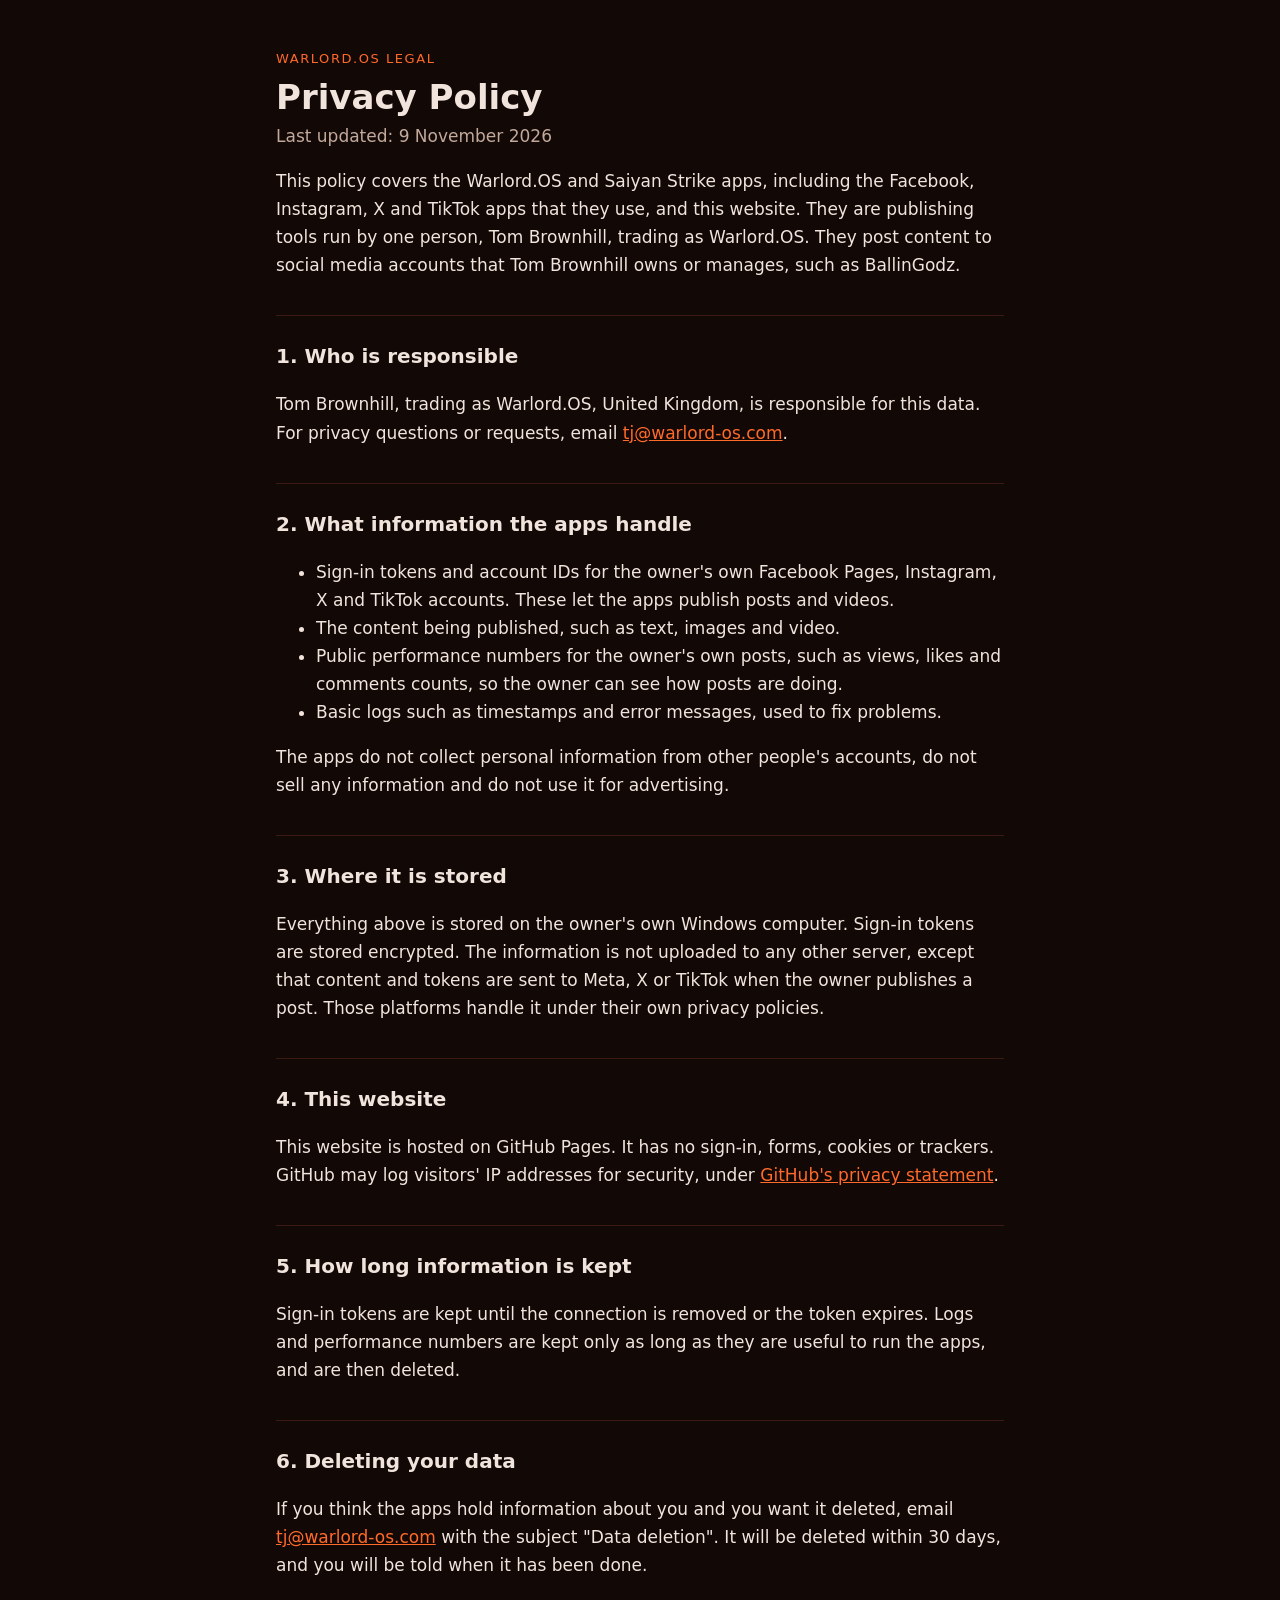
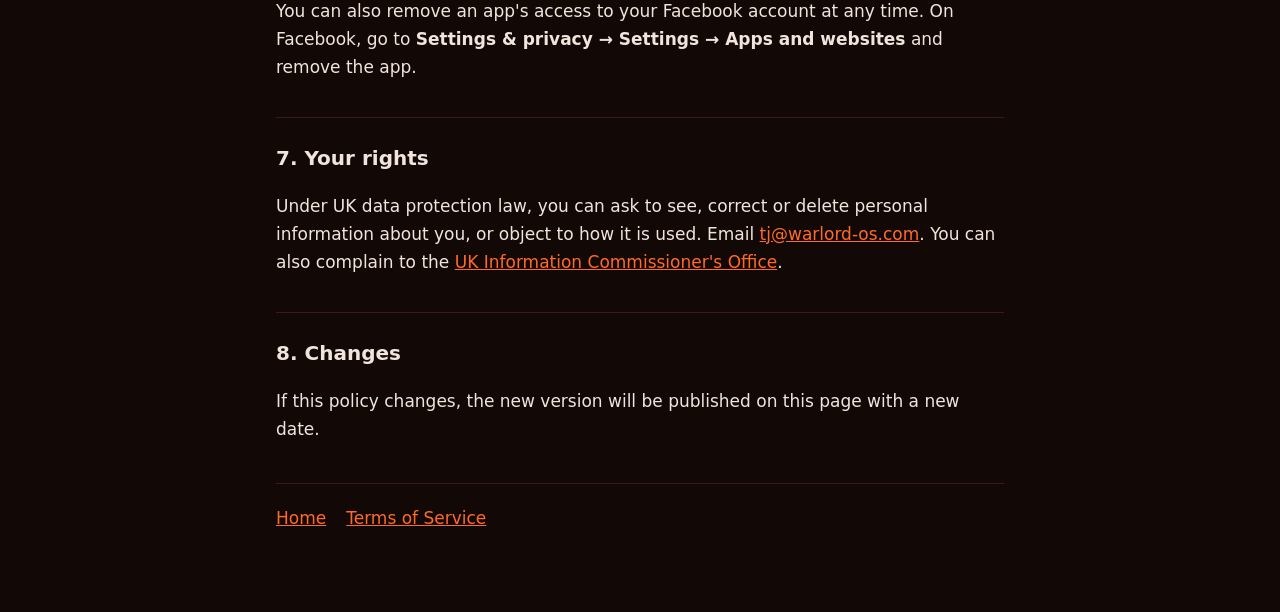
==== privacy/index.html @ 5b8c8d94 "Privacy and terms pages for warlord-os.com Co-Authored-By: Claude Opus 5.5 <noreply@anthropic.com>" ====
<!doctype html>
<html lang="en-GB">
<head>
<meta charset="utf-8">
<meta name="viewport" content="width=device-width, initial-scale=1">
<title>Privacy Policy | Warlord.OS</title>
<link rel="stylesheet" href="/style.css">
</head>
<body>
<main>
<p class="eyebrow">Warlord.OS legal</p>
<h1>Privacy Policy</h1>
<p class="updated">Last updated: 9 November 2026</p>

<p>This policy covers the Warlord.OS and Saiyan Strike apps, including the Facebook, Instagram, X and TikTok apps that they use, and this website. They are publishing tools run by one person, Tom Brownhill, trading as Warlord.OS. They post content to social media accounts that Tom Brownhill owns or manages, such as BallinGodz.</p>

<h2>1. Who is responsible</h2>
<p>Tom Brownhill, trading as Warlord.OS, United Kingdom, is responsible for this data. For privacy questions or requests, email <a href="mailto:tj@warlord-os.com">tj@warlord-os.com</a>.</p>

<h2>2. What information the apps handle</h2>
<ul>
<li>Sign-in tokens and account IDs for the owner's own Facebook Pages, Instagram, X and TikTok accounts. These let the apps publish posts and videos.</li>
<li>The content being published, such as text, images and video.</li>
<li>Public performance numbers for the owner's own posts, such as views, likes and comments counts, so the owner can see how posts are doing.</li>
<li>Basic logs such as timestamps and error messages, used to fix problems.</li>
</ul>
<p>The apps do not collect personal information from other people's accounts, do not sell any information and do not use it for advertising.</p>

<h2>3. Where it is stored</h2>
<p>Everything above is stored on the owner's own Windows computer. Sign-in tokens are stored encrypted. The information is not uploaded to any other server, except that content and tokens are sent to Meta, X or TikTok when the owner publishes a post. Those platforms handle it under their own privacy policies.</p>

<h2>4. This website</h2>
<p>This website is hosted on GitHub Pages. It has no sign-in, forms, cookies or trackers. GitHub may log visitors' IP addresses for security, under <a href="https://docs.github.com/en/site-policy/privacy-policies/github-general-privacy-statement">GitHub's privacy statement</a>.</p>

<h2>5. How long information is kept</h2>
<p>Sign-in tokens are kept until the connection is removed or the token expires. Logs and performance numbers are kept only as long as they are useful to run the apps, and are then deleted.</p>

<h2 id="data-deletion">6. Deleting your data</h2>
<p>If you think the apps hold information about you and you want it deleted, email <a href="mailto:tj@warlord-os.com">tj@warlord-os.com</a> with the subject "Data deletion". It will be deleted within 30 days, and you will be told when it has been done.</p>
<p>You can also remove an app's access to your Facebook account at any time. On Facebook, go to <strong>Settings &amp; privacy → Settings → Apps and websites</strong> and remove the app.</p>

<h2>7. Your rights</h2>
<p>Under UK data protection law, you can ask to see, correct or delete personal information about you, or object to how it is used. Email <a href="mailto:tj@warlord-os.com">tj@warlord-os.com</a>. You can also complain to the <a href="https://ico.org.uk/make-a-complaint/">UK Information Commissioner's Office</a>.</p>

<h2>8. Changes</h2>
<p>If this policy changes, the new version will be published on this page with a new date.</p>

<nav><a href="/">Home</a><a href="/terms/">Terms of Service</a></nav>
</main>
</body>
</html>
---- style.css ----
:root { --bg: #120806; --text: #f1e4dc; --muted: #c2a99c; --accent: #ff6a2b; --line: #3a1a12; }
* { box-sizing: border-box; }
body { margin: 0; background: var(--bg); color: var(--text); font: 17px/1.65 system-ui, -apple-system, "Segoe UI", sans-serif; }
main { max-width: 760px; margin: 0 auto; padding: 48px 16px 80px; }
.eyebrow { color: var(--accent); text-transform: uppercase; letter-spacing: .12em; font-size: 13px; margin: 0; }
h1 { font-size: 34px; line-height: 1.2; margin: 8px 0 4px; }
h2 { font-size: 20px; margin: 36px 0 8px; border-top: 1px solid var(--line); padding-top: 24px; }
.updated { color: var(--muted); margin-top: 0; }
a { color: var(--accent); }
nav { display: flex; gap: 20px; margin-top: 40px; padding-top: 20px; border-top: 1px solid var(--line); }
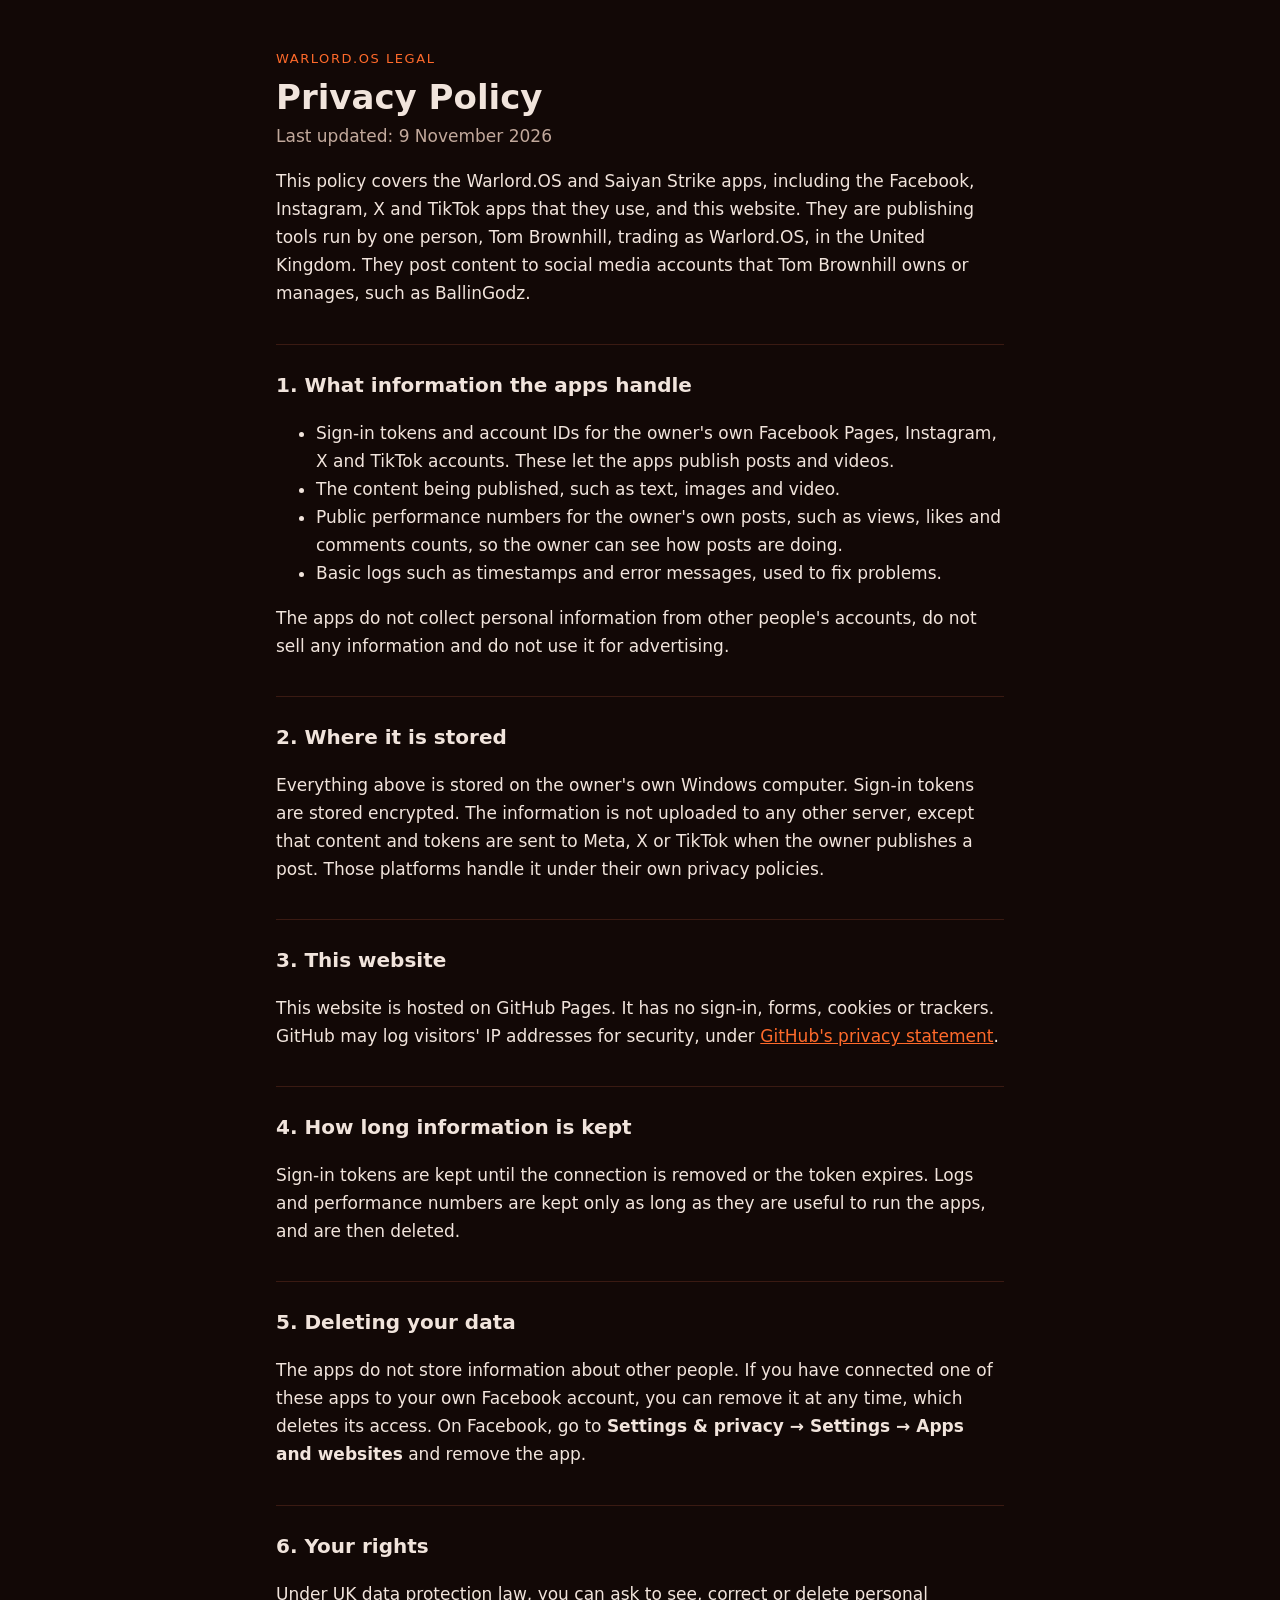
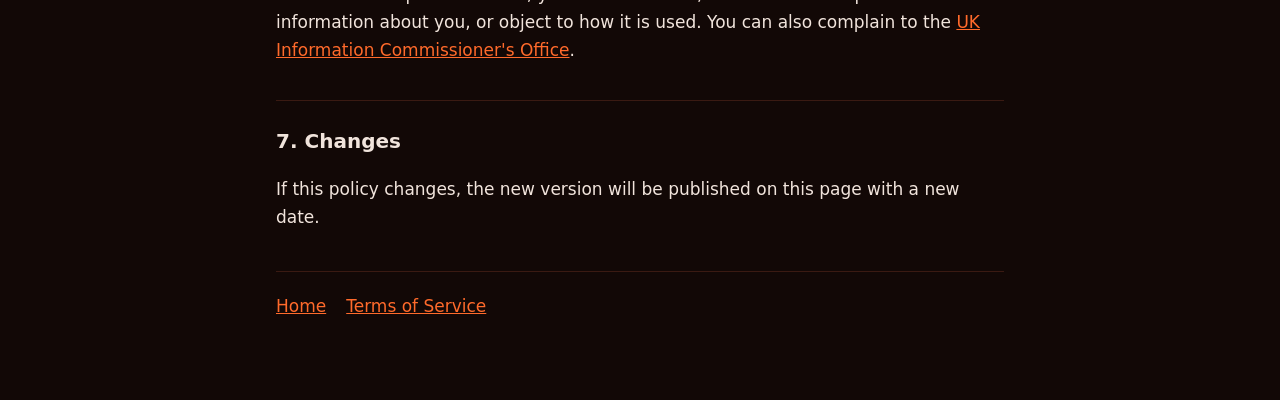
==== commit d341e27f: "Remove contact email from site pages Co-Authored-By: Claude Opus 5.5 <noreply@anthropic.com>" ====
--- a/privacy/index.html
+++ b/privacy/index.html
@@ -12,12 +12,9 @@
 <h1>Privacy Policy</h1>
 <p class="updated">Last updated: 9 November 2026</p>
 
-<p>This policy covers the Warlord.OS and Saiyan Strike apps, including the Facebook, Instagram, X and TikTok apps that they use, and this website. They are publishing tools run by one person, Tom Brownhill, trading as Warlord.OS. They post content to social media accounts that Tom Brownhill owns or manages, such as BallinGodz.</p>
+<p>This policy covers the Warlord.OS and Saiyan Strike apps, including the Facebook, Instagram, X and TikTok apps that they use, and this website. They are publishing tools run by one person, Tom Brownhill, trading as Warlord.OS, in the United Kingdom. They post content to social media accounts that Tom Brownhill owns or manages, such as BallinGodz.</p>
 
-<h2>1. Who is responsible</h2>
-<p>Tom Brownhill, trading as Warlord.OS, United Kingdom, is responsible for this data. For privacy questions or requests, email <a href="mailto:tj@warlord-os.com">tj@warlord-os.com</a>.</p>
-
-<h2>2. What information the apps handle</h2>
+<h2>1. What information the apps handle</h2>
 <ul>
 <li>Sign-in tokens and account IDs for the owner's own Facebook Pages, Instagram, X and TikTok accounts. These let the apps publish posts and videos.</li>
 <li>The content being published, such as text, images and video.</li>
@@ -26,23 +23,22 @@
 </ul>
 <p>The apps do not collect personal information from other people's accounts, do not sell any information and do not use it for advertising.</p>
 
-<h2>3. Where it is stored</h2>
+<h2>2. Where it is stored</h2>
 <p>Everything above is stored on the owner's own Windows computer. Sign-in tokens are stored encrypted. The information is not uploaded to any other server, except that content and tokens are sent to Meta, X or TikTok when the owner publishes a post. Those platforms handle it under their own privacy policies.</p>
 
-<h2>4. This website</h2>
+<h2>3. This website</h2>
 <p>This website is hosted on GitHub Pages. It has no sign-in, forms, cookies or trackers. GitHub may log visitors' IP addresses for security, under <a href="https://docs.github.com/en/site-policy/privacy-policies/github-general-privacy-statement">GitHub's privacy statement</a>.</p>
 
-<h2>5. How long information is kept</h2>
+<h2>4. How long information is kept</h2>
 <p>Sign-in tokens are kept until the connection is removed or the token expires. Logs and performance numbers are kept only as long as they are useful to run the apps, and are then deleted.</p>
 
-<h2 id="data-deletion">6. Deleting your data</h2>
-<p>If you think the apps hold information about you and you want it deleted, email <a href="mailto:tj@warlord-os.com">tj@warlord-os.com</a> with the subject "Data deletion". It will be deleted within 30 days, and you will be told when it has been done.</p>
-<p>You can also remove an app's access to your Facebook account at any time. On Facebook, go to <strong>Settings &amp; privacy → Settings → Apps and websites</strong> and remove the app.</p>
+<h2 id="data-deletion">5. Deleting your data</h2>
+<p>The apps do not store information about other people. If you have connected one of these apps to your own Facebook account, you can remove it at any time, which deletes its access. On Facebook, go to <strong>Settings &amp; privacy → Settings → Apps and websites</strong> and remove the app.</p>
 
-<h2>7. Your rights</h2>
-<p>Under UK data protection law, you can ask to see, correct or delete personal information about you, or object to how it is used. Email <a href="mailto:tj@warlord-os.com">tj@warlord-os.com</a>. You can also complain to the <a href="https://ico.org.uk/make-a-complaint/">UK Information Commissioner's Office</a>.</p>
+<h2>6. Your rights</h2>
+<p>Under UK data protection law, you can ask to see, correct or delete personal information about you, or object to how it is used. You can also complain to the <a href="https://ico.org.uk/make-a-complaint/">UK Information Commissioner's Office</a>.</p>
 
-<h2>8. Changes</h2>
+<h2>7. Changes</h2>
 <p>If this policy changes, the new version will be published on this page with a new date.</p>
 
 <nav><a href="/">Home</a><a href="/terms/">Terms of Service</a></nav>
